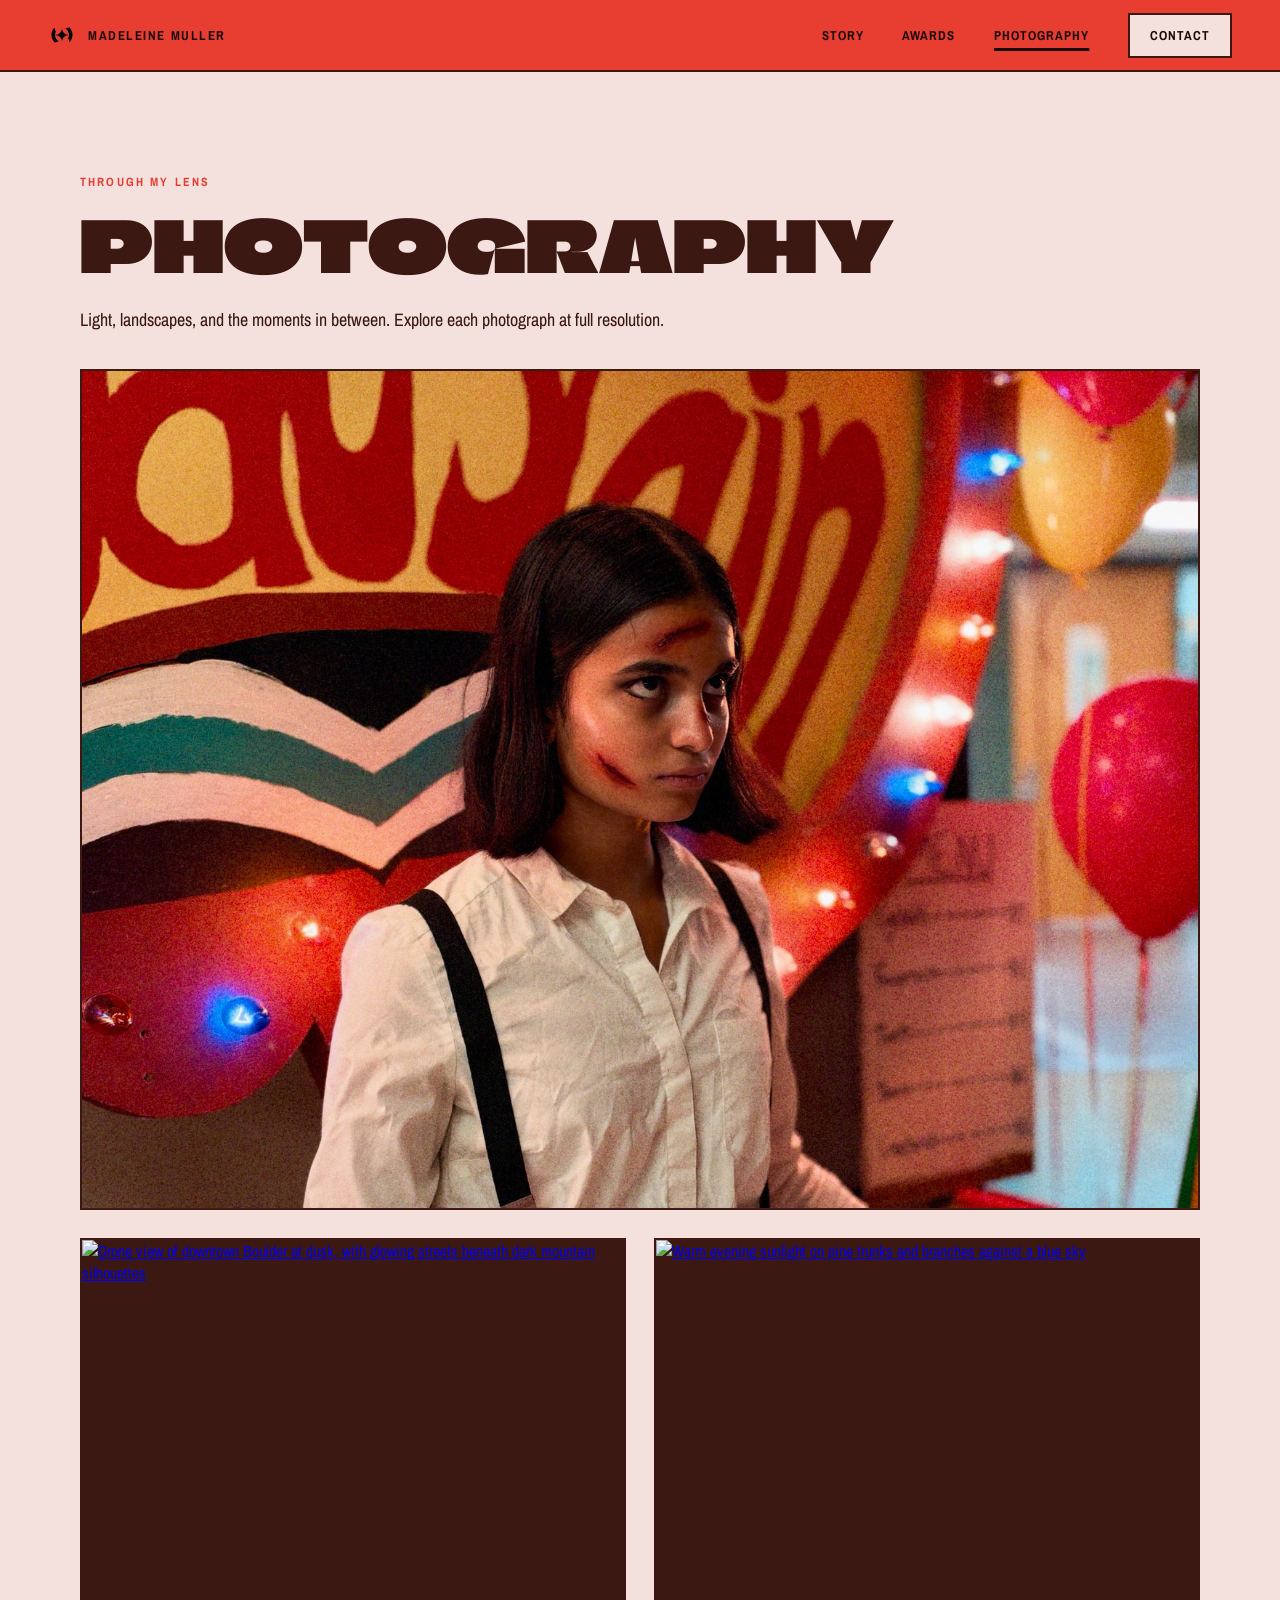
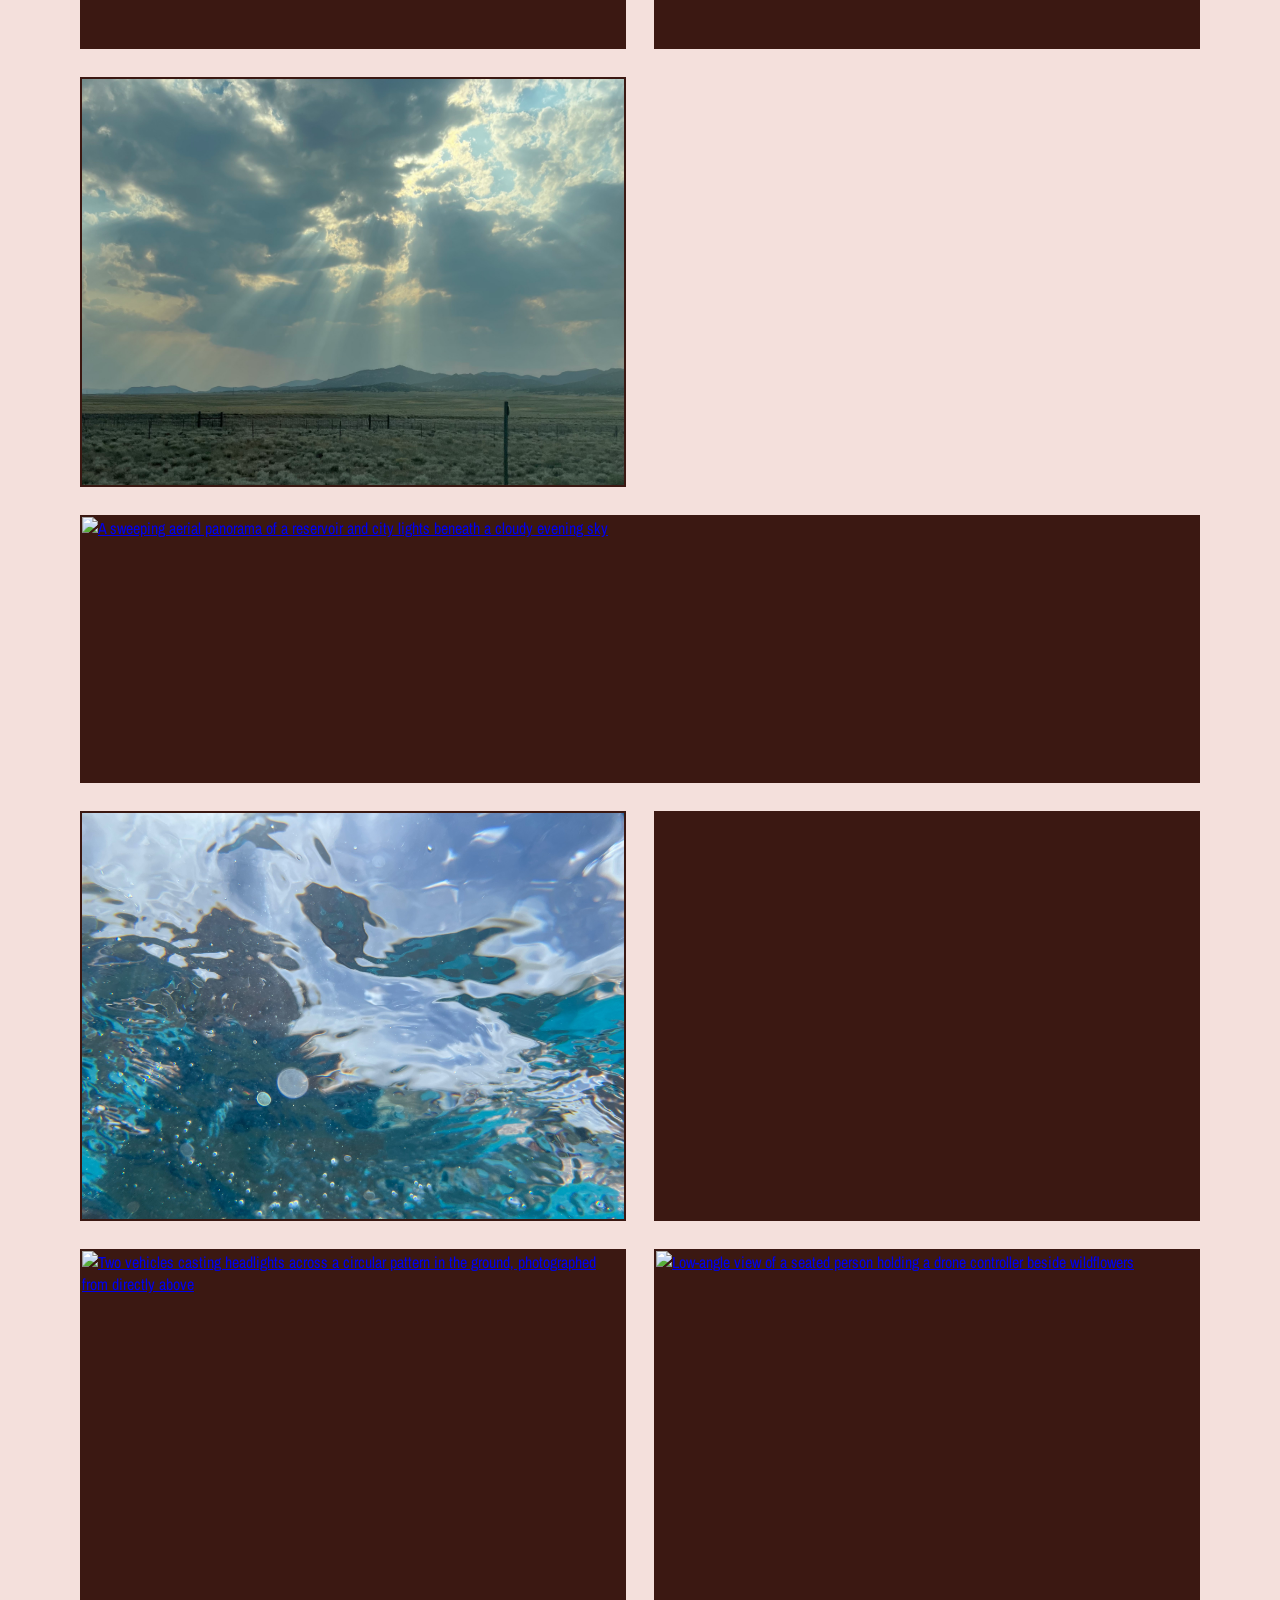
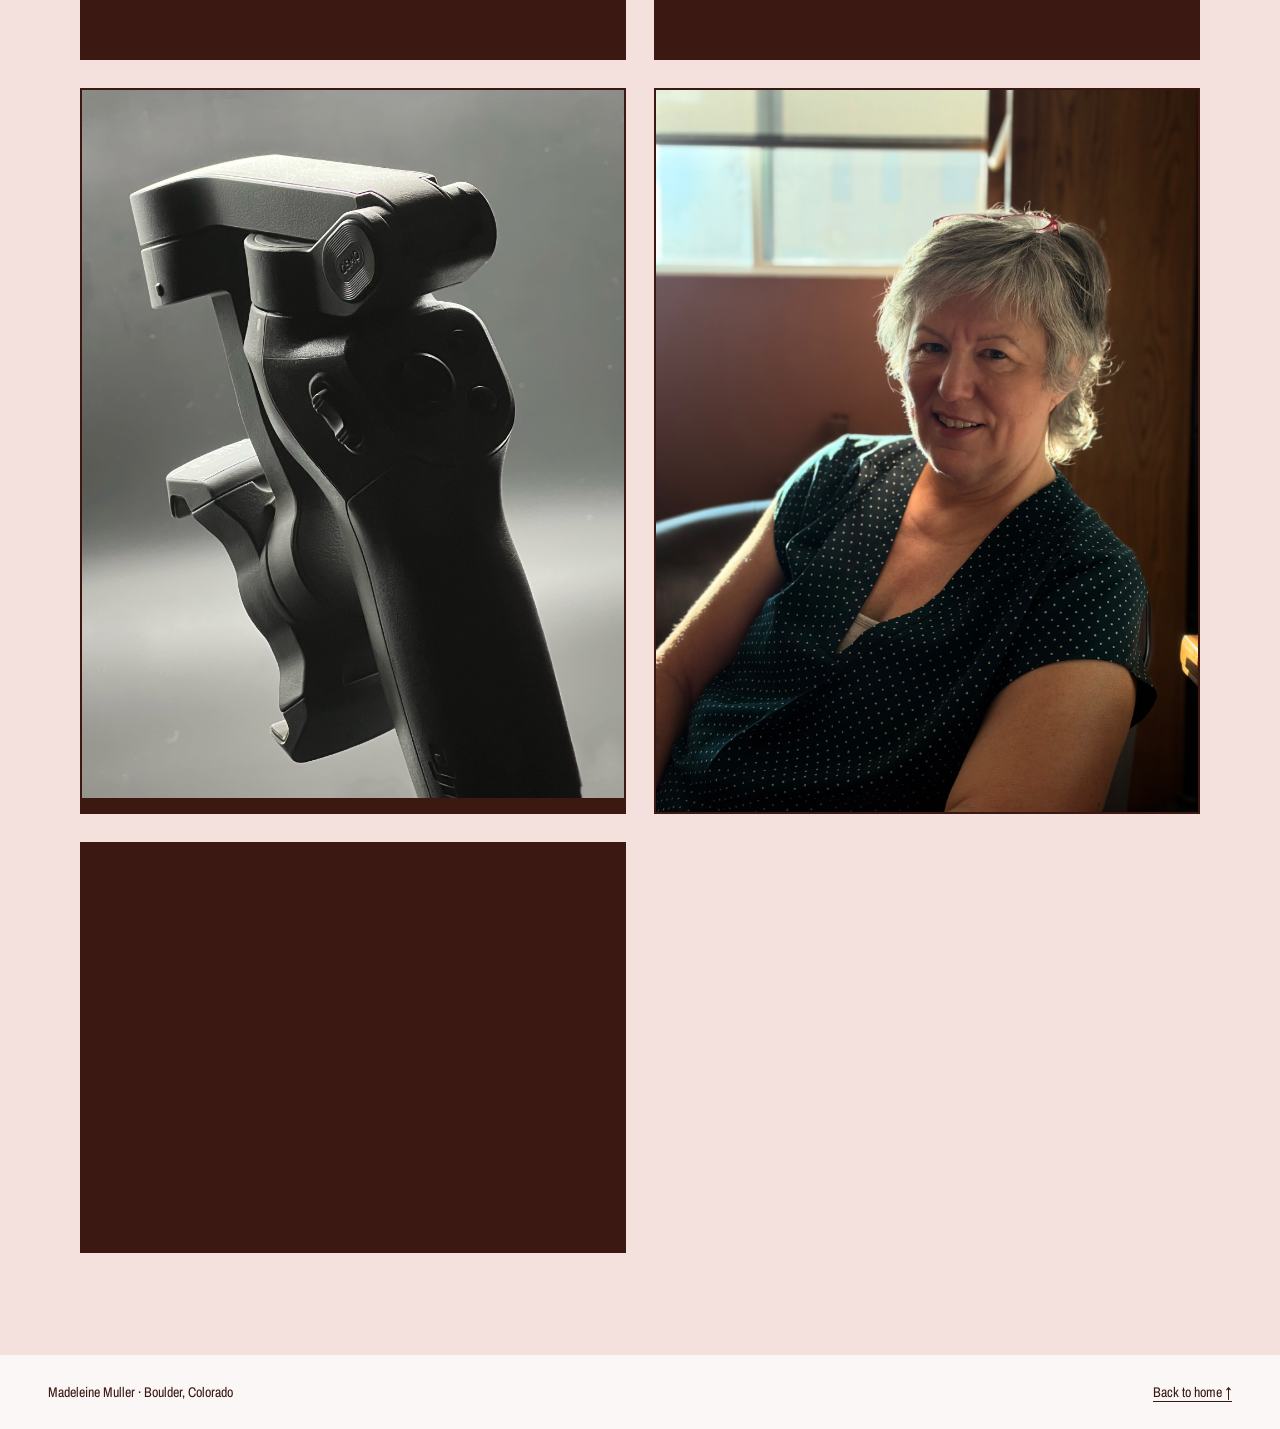
==== photography.html @ 4e6ebb6b "Move photography into its own page" ====
<!DOCTYPE html>
<html lang="en" style="background: #E83E31; color-scheme: light;">
<head>
<meta charset="utf-8">
<meta name="viewport" content="width=device-width, initial-scale=1">
<meta name="theme-color" content="#E83E31">
<meta name="color-scheme" content="light">
<title>Photography — Madeleine Muller</title>
<meta name="description" content="Light, landscapes, and moments in between. Photography by Madeleine Muller.">
<link rel="stylesheet" href="Assets/base.css">
<link rel="stylesheet" href="Photography/gallery.css">
<link rel="stylesheet" href="Assets/site.css?v=separate-pages-1">
<link rel="icon" href="Assets/monogram.svg" type="image/svg+xml">
<script src="Assets/site.js" defer></script>
</head>
<body>
<div class="page-shell">
  <a href="#top" class="skip-link">Skip to content</a><nav class="site-navigation" aria-label="Main navigation">
 <a class="site-brand" href="index.html"><img src="Assets/monogram.svg" width="28" height="28" alt=""><span>Madeleine Muller</span></a>
 <div id="mm-nav-links">
<a href="index.html#story">Story</a><a href="index.html#awards">Awards</a><a href="photography.html" aria-current="page">Photography</a><a class="nav-contact" href="index.html#contact">Contact</a>
</div>
 <a class="mobile-photo-link" href="photography.html" aria-current="page">Photography</a>
 <details class="mobile-navigation"><summary>Menu</summary><div class="mobile-nav-panel">
<a href="index.html#story">Story</a><a href="index.html#awards">Awards</a><a href="photography.html" aria-current="page">Photography</a><a href="index.html#contact">Contact</a>
</div></details>
</nav><main id="top" tabindex="-1">
    <section id="photography" class="photography" aria-labelledby="photography-heading">
      <div class="photography-inner">
        <div class="photography-eyebrow">Through my lens</div>
        <h1 id="photography-heading" class="section-heading">Photography</h1>
        <p class="photography-intro">Light, landscapes, and the moments in between. Explore each photograph at full resolution.</p>
        <div class="photography-grid">
<figure class="photograph" data-photo-order="1">
  <a class="photograph-image" href="Photography/aurelia-cirque-du-slain.jpg" target="_blank" rel="noopener" aria-label="Open Aurelia · Cirque du Slain at full resolution" aria-describedby="aurelia-cirque-du-slain-capture">
    <img src="Photography/aurelia-cirque-du-slain.jpg" width="1536" height="1152" loading="lazy" decoding="async" alt="Aurelia Singh in costume, framed by a colorful clown backdrop, glowing lights, and balloons at Cirque du Slain">
  </a>
  <figcaption id="aurelia-cirque-du-slain-capture" class="photograph-caption">
    <h3>Aurelia · Cirque du Slain</h3>
    <p>Aurelia Singh · <a href="https://www.instagram.com/aureliassinghh/" target="_blank" rel="noopener">@aureliassinghh</a></p>
    <p><a href="https://sites.google.com/bvsd.org/boulderhightheater/haunted-house" target="_blank" rel="noopener">Cirque du Slain</a> · Boulder High Theater’s 2026 Haunted House</p>
    <dl class="photograph-capture">
      <div><dt>Camera</dt><dd>Apple iPhone 18 Pro</dd></div>
      <div><dt>Lens</dt><dd>Main camera · 24 mm</dd></div>
      <div><dt>Focal length</dt><dd>48 mm equivalent</dd></div>
      <div><dt>Aperture</dt><dd>ƒ/1.48</dd></div>
      <div><dt>Exposure</dt><dd>1/40 s</dd></div>
      <div><dt>ISO</dt><dd>250</dd></div>
      <div><dt>Exposure compensation</dt><dd>0 EV</dd></div>
      <div><dt>Style</dt><dd>Dramatic · Apple Photographic Styles</dd></div>
      <div><dt>Resolution</dt><dd>1536 × 1152</dd></div>
    </dl>
    <p>Capture details from Apple Photos. Displayed image: 1536 × 1152 JPEG; original capture: 4032 × 3024 HEIF.</p>
    <p><a href="Photography/aurelia-cirque-du-slain.jpg" target="_blank" rel="noopener">View full resolution</a> · <a href="Photography/aurelia-cirque-du-slain.jpg" download="">Download photo</a></p>
  </figcaption>
</figure>
<figure class="photograph" data-photo-order="2">
  <a class="photograph-image" href="Photography/boulder-at-blue-hour.jpg" target="_blank" rel="noopener" aria-label="Open Boulder at blue hour at full resolution" aria-describedby="boulder-at-blue-hour-capture">
    <img src="Photography/boulder-at-blue-hour.jpg" width="8192" height="6144" loading="lazy" decoding="async" alt="Drone view of downtown Boulder at dusk, with glowing streets beneath dark mountain silhouettes">
  </a>
  <figcaption id="boulder-at-blue-hour-capture" class="photograph-caption">
    <h3>Boulder at blue hour</h3>
    <p><time datetime="2026-06-06T20:55:38-06:00">June 6, 2026 · 8:55:38 PM (UTC-06:00)</time></p>
    <dl class="photograph-capture">
<div>
<dt>Camera</dt>
<dd>DJI FC9313</dd>
</div>
<div>
<dt>Lens</dt>
<dd>8.67 mm (24 mm equivalent)</dd>
</div>
<div>
<dt>Aperture</dt>
<dd>ƒ/1.8</dd>
</div>
<div>
<dt>Exposure</dt>
<dd>1/15 s</dd>
</div>
<div>
<dt>ISO</dt>
<dd>480</dd>
</div>
<div>
<dt>Focal length</dt>
<dd>8.67 mm (24 mm equivalent)</dd>
</div>
<div>
<dt>Exposure compensation</dt>
<dd>-1 EV</dd>
</div>
<div>
<dt>Flash</dt>
<dd>Did not fire</dd>
</div>
<div>
<dt>Resolution</dt>
<dd>8192 × 6144</dd>
</div>
</dl>
    <p><a href="Photography/boulder-at-blue-hour.jpg" target="_blank" rel="noopener">View full resolution</a> · <a href="Photography/originals/boulder-at-blue-hour.heic" download="">Download original photo</a></p>
  </figcaption>
</figure>
<figure class="photograph" data-photo-order="3">
  <a class="photograph-image" href="Photography/trees-in-evening-light.jpg" target="_blank" rel="noopener" aria-label="Open Trees in evening light at full resolution" aria-describedby="trees-in-evening-light-capture">
    <img src="Photography/trees-in-evening-light.jpg" width="6000" height="4000" loading="lazy" decoding="async" alt="Warm evening sunlight on pine trunks and branches against a blue sky">
  </a>
  <figcaption id="trees-in-evening-light-capture" class="photograph-caption">
    <h3>Trees in evening light</h3>
    <p><time datetime="2026-08-01T19:40:13-06:00">August 1, 2026 · 7:40:13 PM (UTC-06:00)</time></p>
    <dl class="photograph-capture">
<div>
<dt>Camera</dt>
<dd>Canon EOS R100</dd>
</div>
<div>
<dt>Lens</dt>
<dd>RF-S18-45mm F4.5-6.3 IS STM</dd>
</div>
<div>
<dt>Aperture</dt>
<dd>ƒ/5</dd>
</div>
<div>
<dt>Exposure</dt>
<dd>1/100 s</dd>
</div>
<div>
<dt>ISO</dt>
<dd>200</dd>
</div>
<div>
<dt>Focal length</dt>
<dd>28 mm</dd>
</div>
<div>
<dt>Exposure compensation</dt>
<dd>+0 EV</dd>
</div>
<div>
<dt>Flash</dt>
<dd>Did not fire</dd>
</div>
<div>
<dt>Resolution</dt>
<dd>6000 × 4000</dd>
</div>
</dl>
    <p><a href="Photography/trees-in-evening-light.jpg" target="_blank" rel="noopener">View full resolution</a> · <a href="Photography/originals/trees-in-evening-light.heic" download="">Download original photo</a></p>
  </figcaption>
</figure>
<figure class="photograph" data-photo-order="4">
  <a class="photograph-image" href="Photography/clouds-over-the-foothills.jpg" target="_blank" rel="noopener" aria-label="Open Clouds over the foothills at full resolution" aria-describedby="clouds-over-the-foothills-capture">
    <img src="Photography/clouds-over-the-foothills.jpg" width="3024" height="2268" loading="lazy" decoding="async" alt="Sunlight breaking through clouds above open grassland and distant foothills">
  </a>
  <figcaption id="clouds-over-the-foothills-capture" class="photograph-caption">
    <h3>Clouds over the foothills <span class="photograph-hdr">HDR capture</span>
</h3>
    <p><time datetime="2026-08-04T17:39:24-06:00">August 4, 2026 · 5:39:24 PM (UTC-06:00)</time></p>
    <dl class="photograph-capture">
<div>
<dt>Camera</dt>
<dd>Apple iPhone 13 Pro Max</dd>
</div>
<div>
<dt>Lens</dt>
<dd>iPhone 13 Pro Max back triple camera 5.7mm f/1.5</dd>
</div>
<div>
<dt>Aperture</dt>
<dd>ƒ/1.5</dd>
</div>
<div>
<dt>Exposure</dt>
<dd>1/4831 s</dd>
</div>
<div>
<dt>ISO</dt>
<dd>50</dd>
</div>
<div>
<dt>Focal length</dt>
<dd>5.7 mm (26 mm equivalent)</dd>
</div>
<div>
<dt>Exposure compensation</dt>
<dd>+0 EV</dd>
</div>
<div>
<dt>Flash</dt>
<dd>Did not fire</dd>
</div>
<div>
<dt>Resolution</dt>
<dd>3024 × 2268</dd>
</div>
</dl>
    <p><a href="Photography/clouds-over-the-foothills.jpg" target="_blank" rel="noopener">View full resolution</a> · <a href="Photography/originals/clouds-over-the-foothills.heic" download="">Download original HDR photo</a></p>
  </figcaption>
</figure>
<figure class="photograph photo-wide" data-photo-order="5">
  <a class="photograph-image" href="Photography/lights-beyond-the-reservoir.jpg" target="_blank" rel="noopener" aria-label="Open Lights beyond the reservoir at full resolution" aria-describedby="lights-beyond-the-reservoir-capture">
    <img src="Photography/lights-beyond-the-reservoir.jpg" width="14592" height="3444" loading="lazy" decoding="async" alt="A sweeping aerial panorama of a reservoir and city lights beneath a cloudy evening sky">
  </a>
  <figcaption id="lights-beyond-the-reservoir-capture" class="photograph-caption">
    <h3>Lights beyond the reservoir</h3>
    <p><time datetime="2026-06-14T21:09:39-06:00">June 14, 2026 · 9:09:39 PM (UTC-06:00)</time></p>
    <dl class="photograph-capture">
<div>
<dt>Camera</dt>
<dd>DJI FC9313</dd>
</div>
<div>
<dt>Lens</dt>
<dd>8.67 mm (24 mm equivalent)</dd>
</div>
<div>
<dt>Aperture</dt>
<dd>ƒ/1.8</dd>
</div>
<div>
<dt>Exposure</dt>
<dd>1/4 s</dd>
</div>
<div>
<dt>ISO</dt>
<dd>3200</dd>
</div>
<div>
<dt>Focal length</dt>
<dd>8.67 mm (24 mm equivalent)</dd>
</div>
<div>
<dt>Exposure compensation</dt>
<dd>+0 EV</dd>
</div>
<div>
<dt>Flash</dt>
<dd>Did not fire</dd>
</div>
<div>
<dt>Resolution</dt>
<dd>14592 × 3444</dd>
</div>
</dl>
    <p><a href="Photography/lights-beyond-the-reservoir.jpg" target="_blank" rel="noopener">View full resolution</a> · <a href="Photography/originals/lights-beyond-the-reservoir.heic" download="">Download original photo</a></p>
  </figcaption>
</figure>
<figure class="photograph" data-photo-order="6">
  <a class="photograph-image" href="Photography/beneath-the-surface.jpg" target="_blank" rel="noopener" aria-label="Open Beneath the surface at full resolution" aria-describedby="beneath-the-surface-capture">
    <img src="Photography/beneath-the-surface.jpg" width="4032" height="3024" loading="lazy" decoding="async" alt="Blue water and bubbles beneath a rippling sunlit surface">
  </a>
  <figcaption id="beneath-the-surface-capture" class="photograph-caption">
    <h3>Beneath the surface <span class="photograph-hdr">HDR capture</span>
</h3>
    <p><time datetime="2025-07-27T14:45:12-06:00">July 27, 2025 · 2:45:12 PM (UTC-06:00)</time></p>
    <dl class="photograph-capture">
<div>
<dt>Camera</dt>
<dd>Apple iPhone 13 Pro Max</dd>
</div>
<div>
<dt>Lens</dt>
<dd>iPhone 13 Pro Max back triple camera 5.7mm f/1.5</dd>
</div>
<div>
<dt>Aperture</dt>
<dd>ƒ/1.5</dd>
</div>
<div>
<dt>Exposure</dt>
<dd>1/4274 s</dd>
</div>
<div>
<dt>ISO</dt>
<dd>50</dd>
</div>
<div>
<dt>Focal length</dt>
<dd>5.7 mm (26 mm equivalent)</dd>
</div>
<div>
<dt>Exposure compensation</dt>
<dd>+0 EV</dd>
</div>
<div>
<dt>Flash</dt>
<dd>Did not fire</dd>
</div>
<div>
<dt>Resolution</dt>
<dd>4032 × 3024</dd>
</div>
</dl>
    <p><a href="Photography/beneath-the-surface.jpg" target="_blank" rel="noopener">View full resolution</a> · <a href="Photography/originals/beneath-the-surface.heic" download="">Download original HDR photo</a></p>
  </figcaption>
</figure>
<figure class="photograph" data-photo-order="7">
  <a class="photograph-image" href="Photography/night-from-above.jpg" target="_blank" rel="noopener" aria-label="Open Night from above at full resolution" aria-describedby="night-from-above-capture">
    <img src="Photography/night-from-above.jpg" width="4096" height="3072" loading="lazy" decoding="async" alt="Overhead drone view of trees and a vehicle casting colorful light across the ground at night">
  </a>
  <figcaption id="night-from-above-capture" class="photograph-caption">
    <h3>Night from above</h3>
    <p><time datetime="2026-06-04T22:10:36-06:00">June 4, 2026 · 10:10:36 PM (UTC-06:00)</time></p>
    <dl class="photograph-capture">
<div>
<dt>Camera</dt>
<dd>DJI FC9313</dd>
</div>
<div>
<dt>Lens</dt>
<dd>8.67 mm (24 mm equivalent)</dd>
</div>
<div>
<dt>Aperture</dt>
<dd>ƒ/1.8</dd>
</div>
<div>
<dt>Exposure</dt>
<dd>1/5 s</dd>
</div>
<div>
<dt>ISO</dt>
<dd>2240</dd>
</div>
<div>
<dt>Focal length</dt>
<dd>8.67 mm (24 mm equivalent)</dd>
</div>
<div>
<dt>Exposure compensation</dt>
<dd>+0.3 EV</dd>
</div>
<div>
<dt>Flash</dt>
<dd>Did not fire</dd>
</div>
<div>
<dt>Resolution</dt>
<dd>4096 × 3072</dd>
</div>
</dl>
    <p><a href="Photography/night-from-above.jpg" target="_blank" rel="noopener">View full resolution</a> · <a href="Photography/originals/night-from-above.heic" download="">Download original photo</a></p>
  </figcaption>
</figure>
<figure class="photograph" data-photo-order="8">
  <a class="photograph-image" href="Photography/headlights-after-dark.jpg" target="_blank" rel="noopener" aria-label="Open Headlights after dark at full resolution" aria-describedby="headlights-after-dark-capture">
    <img src="Photography/headlights-after-dark.jpg" width="8192" height="6144" loading="lazy" decoding="async" alt="Two vehicles casting headlights across a circular pattern in the ground, photographed from directly above">
  </a>
  <figcaption id="headlights-after-dark-capture" class="photograph-caption">
    <h3>Headlights after dark</h3>
    <p><time datetime="2026-06-14T21:04:34-06:00">June 14, 2026 · 9:04:34 PM (UTC-06:00)</time></p>
    <dl class="photograph-capture">
<div>
<dt>Camera</dt>
<dd>DJI FC9313</dd>
</div>
<div>
<dt>Lens</dt>
<dd>8.67 mm (24 mm equivalent)</dd>
</div>
<div>
<dt>Aperture</dt>
<dd>ƒ/1.8</dd>
</div>
<div>
<dt>Exposure</dt>
<dd>1/5 s</dd>
</div>
<div>
<dt>ISO</dt>
<dd>1600</dd>
</div>
<div>
<dt>Focal length</dt>
<dd>8.67 mm (24 mm equivalent)</dd>
</div>
<div>
<dt>Exposure compensation</dt>
<dd>+0 EV</dd>
</div>
<div>
<dt>Flash</dt>
<dd>Did not fire</dd>
</div>
<div>
<dt>Resolution</dt>
<dd>8192 × 6144</dd>
</div>
</dl>
    <p><a href="Photography/headlights-after-dark.jpg" target="_blank" rel="noopener">View full resolution</a> · <a href="Photography/originals/headlights-after-dark.heic" download="">Download original photo</a></p>
  </figcaption>
</figure>
<figure class="photograph" data-photo-order="9">
  <a class="photograph-image" href="Photography/a-moment-on-the-ground.jpg" target="_blank" rel="noopener" aria-label="Open A moment on the ground at full resolution" aria-describedby="a-moment-on-the-ground-capture">
    <img src="Photography/a-moment-on-the-ground.jpg" width="8192" height="6144" loading="lazy" decoding="async" alt="Low-angle view of a seated person holding a drone controller beside wildflowers">
  </a>
  <figcaption id="a-moment-on-the-ground-capture" class="photograph-caption">
    <h3>A moment on the ground</h3>
    <p><time datetime="2026-08-22T15:30:55-06:00">August 22, 2026 · 3:30:55 PM (UTC-06:00)</time></p>
    <dl class="photograph-capture">
<div>
<dt>Camera</dt>
<dd>DJI FC9313</dd>
</div>
<div>
<dt>Lens</dt>
<dd>8.67 mm (24 mm equivalent)</dd>
</div>
<div>
<dt>Aperture</dt>
<dd>ƒ/1.8</dd>
</div>
<div>
<dt>Exposure</dt>
<dd>1/6000 s</dd>
</div>
<div>
<dt>ISO</dt>
<dd>300</dd>
</div>
<div>
<dt>Focal length</dt>
<dd>8.67 mm (24 mm equivalent)</dd>
</div>
<div>
<dt>Exposure compensation</dt>
<dd>+0 EV</dd>
</div>
<div>
<dt>Flash</dt>
<dd>Did not fire</dd>
</div>
<div>
<dt>Resolution</dt>
<dd>8192 × 6144</dd>
</div>
</dl>
    <p><a href="Photography/a-moment-on-the-ground.jpg" target="_blank" rel="noopener">View full resolution</a> · <a href="Photography/originals/a-moment-on-the-ground.heic" download="">Download original photo</a></p>
  </figcaption>
</figure>
<figure class="photograph" data-photo-order="10">
  <a class="photograph-image" href="Photography/light-and-form.jpg" target="_blank" rel="noopener" aria-label="Open Light and form at full resolution" aria-describedby="light-and-form-capture">
    <img src="Photography/light-and-form.jpg" width="1949" height="2547" loading="lazy" decoding="async" alt="A dark handheld gimbal illuminated by soft window light">
  </a>
  <figcaption id="light-and-form-capture" class="photograph-caption">
    <h3>Light and form</h3>
    <p><time datetime="2025-11-28T23:33:23-07:00">November 28, 2025 · 11:33:23 PM (UTC-07:00)</time></p>
    <dl class="photograph-capture">
<div>
<dt>Camera</dt>
<dd>Apple iPhone 13 Pro Max</dd>
</div>
<div>
<dt>Lens</dt>
<dd>iPhone 13 Pro Max back triple camera 9mm f/2.8</dd>
</div>
<div>
<dt>Aperture</dt>
<dd>ƒ/2.8</dd>
</div>
<div>
<dt>Exposure</dt>
<dd>1/60 s</dd>
</div>
<div>
<dt>ISO</dt>
<dd>320</dd>
</div>
<div>
<dt>Focal length</dt>
<dd>9 mm (77 mm equivalent)</dd>
</div>
<div>
<dt>Exposure compensation</dt>
<dd>+0 EV</dd>
</div>
<div>
<dt>Flash</dt>
<dd>Did not fire</dd>
</div>
<div>
<dt>Resolution</dt>
<dd>1949 × 2547</dd>
</div>
</dl>
    <p><a href="Photography/light-and-form.jpg" target="_blank" rel="noopener">View full resolution</a> · <a href="Photography/originals/light-and-form.heic" download="">Download original photo</a></p>
  </figcaption>
</figure>
<figure class="photograph" data-photo-order="11">
  <a class="photograph-image" href="Photography/by-the-window.jpg" target="_blank" rel="noopener" aria-label="Open By the window at full resolution" aria-describedby="by-the-window-capture">
    <img src="Photography/by-the-window.jpg" width="3024" height="4032" loading="lazy" decoding="async" alt="Portrait of a smiling woman seated beside a sunlit window">
  </a>
  <figcaption id="by-the-window-capture" class="photograph-caption">
    <h3>By the window <span class="photograph-hdr">HDR capture</span>
</h3>
    <p><time datetime="2026-10-01T17:10:32-06:00">October 1, 2026 · 5:10:32 PM (UTC-06:00)</time></p>
    <dl class="photograph-capture">
<div>
<dt>Camera</dt>
<dd>Apple iPhone 18 Pro</dd>
</div>
<div>
<dt>Lens</dt>
<dd>iPhone 18 Pro back triple camera 6.93mm f/1.8</dd>
</div>
<div>
<dt>Aperture</dt>
<dd>ƒ/1.8</dd>
</div>
<div>
<dt>Exposure</dt>
<dd>1/301 s</dd>
</div>
<div>
<dt>ISO</dt>
<dd>80</dd>
</div>
<div>
<dt>Focal length</dt>
<dd>6.93 mm (48 mm equivalent)</dd>
</div>
<div>
<dt>Exposure compensation</dt>
<dd>-0.92 EV</dd>
</div>
<div>
<dt>Flash</dt>
<dd>Did not fire</dd>
</div>
<div>
<dt>Resolution</dt>
<dd>3024 × 4032</dd>
</div>
</dl>
    <p><a href="Photography/by-the-window.jpg" target="_blank" rel="noopener">View full resolution</a> · <a href="Photography/originals/by-the-window.heic" download="">Download original HDR photo</a></p>
  </figcaption>
</figure>
<figure class="photograph" data-photo-order="12">
  <a class="photograph-image" href="Photography/along-for-the-ride.jpg" target="_blank" rel="noopener" aria-label="Open Along for the ride at full resolution" aria-describedby="along-for-the-ride-capture">
    <img src="Photography/along-for-the-ride.jpg" width="4032" height="3024" loading="lazy" decoding="async" alt="An overhead view of passengers and the interior of a car">
  </a>
  <figcaption id="along-for-the-ride-capture" class="photograph-caption">
    <h3>Along for the ride</h3>
    <p><time datetime="2026-02-07T22:31:13-07:00">February 7, 2026 · 10:31:13 PM (UTC-07:00)</time></p>
    <dl class="photograph-capture">
<div>
<dt>Camera</dt>
<dd>Apple iPhone 13 Pro Max</dd>
</div>
<div>
<dt>Lens</dt>
<dd>iPhone 13 Pro Max back triple camera 5.7mm f/1.5</dd>
</div>
<div>
<dt>Aperture</dt>
<dd>ƒ/1.5</dd>
</div>
<div>
<dt>Exposure</dt>
<dd>1/4 s</dd>
</div>
<div>
<dt>ISO</dt>
<dd>50</dd>
</div>
<div>
<dt>Focal length</dt>
<dd>5.7 mm (26 mm equivalent)</dd>
</div>
<div>
<dt>Exposure compensation</dt>
<dd>+0 EV</dd>
</div>
<div>
<dt>Flash</dt>
<dd>Fired</dd>
</div>
<div>
<dt>Resolution</dt>
<dd>4032 × 3024</dd>
</div>
</dl>
    <p><a href="Photography/along-for-the-ride.jpg" target="_blank" rel="noopener">View full resolution</a> · <a href="Photography/originals/along-for-the-ride.heic" download="">Download original photo</a></p>
  </figcaption>
</figure>
        </div>
      </div>
    </section>


</main>
<footer class="site-footer"><span>Madeleine Muller · Boulder, Colorado</span><a href="index.html">Back to home ↑</a></footer>
</div>
</body>
</html>
---- Assets/base.css ----
@font-face {
  font-family: 'Archivo Narrow';
  src: url("fonts/archivo-narrow.ttf") format('truetype');
  font-weight: 100 900;
  font-style: normal;
  font-display: swap;
}

@font-face {
  font-family: 'Climate Crisis';
  src: url("fonts/climate-crisis.ttf") format('truetype');
  font-weight: normal;
  font-style: normal;
  font-display: swap;
}

:root {
  /* ——— Brand Primitives ——— */
  --mm-red:        #E83E31;
  --mm-red-deep:   #C42D1E;
  --mm-blush:      #F4E0DC;
  --mm-blush-dark: #E8C8C0;
  --mm-dark:       #3B1812;
  --mm-dark-mid:   #6B3020;
  --mm-white:      #FFFFFF;
  --mm-off-white:  #FAF7F6;

  /* ——— Semantic Tokens ——— */
  --color-bg:           var(--mm-white);
  --color-bg-subtle:    var(--mm-off-white);
  --color-fg:           var(--mm-dark);
  --color-accent:       var(--mm-red);
  --color-accent-hover: var(--mm-red-deep);
  --color-surface:      var(--mm-blush);
  --color-surface-dark: var(--mm-blush-dark);
  --color-on-accent:    var(--mm-white);
  --color-on-surface:   var(--mm-dark);
  --color-border:       var(--mm-dark);
  --color-muted:        rgba(59, 24, 18, 0.45);
  --color-muted-light:  rgba(59, 24, 18, 0.18);
}

:root {
  /* ——— Font Families ——— */
  --font-display: 'Climate Crisis', serif;
  --font-body:    'Archivo Narrow', sans-serif;

  /* ——— Type Scale ——— */
  --text-xs:      0.75rem;    /* 12px */
  --text-sm:      0.875rem;   /* 14px */
  --text-base:    1rem;       /* 16px */
  --text-lg:      1.25rem;    /* 20px */
  --text-xl:      1.5rem;     /* 24px */
  --text-2xl:     2rem;       /* 32px */
  --text-3xl:     3rem;       /* 48px */
  --text-4xl:     4.5rem;     /* 72px */
  --text-5xl:     6rem;       /* 96px */
  --text-display: 9rem;       /* 144px */

  /* ——— Weights ——— */
  --weight-light:    300;
  --weight-regular:  400;
  --weight-medium:   500;
  --weight-semibold: 600;
  --weight-bold:     700;
  --weight-black:    900;

  /* ——— Line Heights ——— */
  --leading-none:    1;
  --leading-tight:   1.08;
  --leading-snug:    1.25;
  --leading-normal:  1.5;
  --leading-relaxed: 1.65;

  /* ——— Letter Spacing ——— */
  --tracking-tight:   -0.02em;
  --tracking-normal:  0em;
  --tracking-wide:    0.05em;
  --tracking-wider:   0.1em;
  --tracking-widest:  0.18em;
}

:root {
  /* ——— Base Scale (4px grid) ——— */
  --space-1:  4px;
  --space-2:  8px;
  --space-3:  12px;
  --space-4:  16px;
  --space-5:  20px;
  --space-6:  24px;
  --space-8:  32px;
  --space-10: 40px;
  --space-12: 48px;
  --space-16: 64px;
  --space-20: 80px;
  --space-24: 96px;
  --space-32: 128px;

  /* ——— Semantic ——— */
  --spacing-page-gutter:   var(--space-8);
  --spacing-section-gap:   var(--space-20);
  --spacing-card-padding:  var(--space-6);
  --spacing-component-gap: var(--space-4);
  --spacing-inline-gap:    var(--space-2);

  /* ——— Border Radius ——— */
  --radius-none: 0px;
  --radius-sm:   2px;
  --radius-md:   4px;
  --radius-full: 9999px;
}

:root {
  /* ——— Hard Offset Shadows (editorial, no blur) ——— */
  --shadow-sm:  2px  2px 0 var(--mm-dark);
  --shadow-md:  4px  4px 0 var(--mm-dark);
  --shadow-lg:  8px  8px 0 var(--mm-dark);
  --shadow-xl: 12px 12px 0 var(--mm-dark);

  /* ——— Accent Shadows ——— */
  --shadow-accent-sm: 2px 2px 0 var(--mm-red);
  --shadow-accent-md: 4px 4px 0 var(--mm-red);

  /* ——— Focus ——— */
  --focus-ring: 0 0 0 3px var(--mm-blush), 0 0 0 5px var(--mm-red);

  /* ——— Transitions ——— */
  --transition-fast:   0.1s ease;   /* @kind other */
  --transition-normal: 0.2s ease;   /* @kind other */
  --transition-slow:   0.35s ease;  /* @kind other */
}

    * { box-sizing: border-box; }
    html { scroll-behavior: smooth; }
    body { margin: 0; background: #FFFFFF; overflow-x: hidden; }
    @media (max-width: 520px) {
      #mm-nav-links [data-nav-hide] { display: none; }
    }
---- Photography/gallery.css ----
.photography { scroll-margin-top: 80px; padding: clamp(64px, 8vw, 104px) clamp(20px, 5vw, 48px); background: var(--mm-blush, #f7ece8); }
.photography-inner { max-width: 1120px; margin: 0 auto; }
.photography-eyebrow { font-size: 12px; font-weight: 700; letter-spacing: .18em; text-transform: uppercase; color: var(--mm-red); }
.photography h1 { font-family: var(--font-display); font-variation-settings: 'YEAR' 1979; font-weight: 400; font-size: clamp(24px, 6vw, 88px); line-height: 1.05; text-transform: uppercase; margin: 18px 0 24px; overflow-wrap: anywhere; }
.photography-intro { font-size: 18px; line-height: 1.5; margin: 0 0 36px; }
.photography-grid { display: grid; gap: 32px; }
.photograph { position: relative; margin: 0; border: 2px solid var(--mm-dark); background: var(--mm-dark); }
.photograph-image { display: block; }
.photograph-image img { display: block; width: 100%; height: auto; }
.photograph-image:focus-visible { outline: 4px solid var(--mm-red); outline-offset: 5px; }
.photograph-caption { padding: 24px; color: #fff; background: rgba(29, 17, 14, .94); }
.photograph-caption h3 { font-size: 22px; margin: 0 0 12px; }
.photograph-caption p { margin: 6px 0; font-size: 16px; line-height: 1.5; }
.photograph-capture { display: grid; grid-template-columns: repeat(2, minmax(0, 1fr)); gap: 12px 24px; margin: 18px 0; }
.photograph-capture > div { min-width: 0; }
.photograph-capture dt { font-size: 11px; font-weight: 700; text-transform: uppercase; letter-spacing: .1em; opacity: .7; }
.photograph-capture dd { margin: 4px 0 0; font-size: 16px; line-height: 1.35; overflow-wrap: anywhere; }
.photograph-caption a { color: #fff; text-underline-offset: 4px; }
.photograph-caption a:focus-visible { outline: 2px solid #fff; outline-offset: 4px; }
.photograph-hdr { display: inline-block; border: 1px solid currentColor; padding: 2px 8px; margin-left: 8px; font-size: 12px; letter-spacing: .06em; vertical-align: middle; }
@media (hover: hover) and (pointer: fine) and (min-width: 700px) {
  .photograph-caption { position: absolute; bottom: 0; left: 0; right: 0; max-height: 100%; overflow-y: auto; opacity: 0; pointer-events: none; transition: opacity .18s ease; }
  .photograph:hover .photograph-caption, .photograph:focus-within .photograph-caption { opacity: 1; pointer-events: auto; }
}
@media (prefers-reduced-motion: reduce) {
  .photograph-caption { transition: none; }
}
---- Assets/site.css ----
:root { color-scheme: light; }
/* Safari samples the rendered top edge for its tab-bar tint. Keep this solid
   and consistent with the initial HTML canvas and theme-color metadata. */
html { background: var(--mm-red); scroll-padding-top: 84px; }
body { color: var(--mm-dark); font-family: var(--font-body), sans-serif; }
.page-shell { min-height: 100vh; background: var(--mm-white); }
a, button, summary { -webkit-tap-highlight-color: transparent; }
button, summary { font: inherit; }
a:focus-visible, button:focus-visible, summary:focus-visible { outline: 3px solid var(--mm-red); outline-offset: 5px; }
.skip-link { position: fixed; top: 8px; left: 12px; z-index: 500; padding: 12px 18px; color: #fff; background: var(--mm-dark); transform: translateY(-180%); }
.skip-link:focus { transform: none; }
.site-navigation { position: fixed; inset: 0 0 auto; z-index: 100; height: 72px; padding: 0 clamp(16px, 4vw, 48px); background: var(--mm-red); border-bottom: 2px solid var(--mm-dark); display: flex; align-items: center; justify-content: space-between; gap: 20px; }
.site-brand { display: flex; align-items: center; gap: 12px; text-decoration: none; color: #1A0A07; }
.site-brand img { width: 28px; height: 28px; }
.site-brand span { font-size: 13px; font-weight: 700; letter-spacing: .12em; text-transform: uppercase; }
#mm-nav-links { display: flex; align-items: center; gap: clamp(20px, 3vw, 40px); }
.site-navigation a:not(.site-brand) { font-size: 13px; font-weight: 700; letter-spacing: .08em; text-transform: uppercase; text-decoration: none; color: #1A0A07; }
.site-navigation a[aria-current] { text-decoration: underline; text-decoration-color: currentColor; text-decoration-thickness: 3px; text-underline-offset: 8px; }
.site-navigation :focus-visible { outline-color: #1A0A07; }
.site-navigation .nav-contact { padding: 12px 20px; background: var(--mm-blush); border: 2px solid var(--mm-dark); }
.mobile-navigation, .mobile-photo-link { display: none; }
main { padding-top: 72px !important; }
main:focus { outline: none; }
.hero-heading { font-size: clamp(26px, 8.2vw, 104px) !important; }
.hero-heading span { display: block; }
.hero-context { margin: 24px 0 0; font-size: 13px; font-weight: 700; text-transform: uppercase; letter-spacing: .12em; }
.hero-photo-link { display: inline-flex; align-items: center; padding: 13px 22px; border: 2px solid var(--mm-dark); color: var(--mm-dark); text-decoration: none; font-size: 12px; font-weight: 700; letter-spacing: .1em; text-transform: uppercase; }
.hero-photo-link:hover { background: var(--mm-blush); }
.section-heading { font-size: clamp(26px, 5.5vw, 72px) !important; }
.story-label { font-size: clamp(22px, 3.5vw, 44px) !important; }
.story-heading-row { flex-wrap: wrap; row-gap: 8px; }
.contact-email { font-size: clamp(16px, 3.2vw, 40px) !important; overflow-wrap: anywhere; max-width: 100%; }
.award-heading-row { flex-wrap: wrap; }
.award-piece { border: 0; background: transparent; padding: 0; display: block; }
.award-piece:hover, .award-piece:focus-visible { z-index: 70 !important; }
.award-piece img { width: 100%; height: auto; display: block; filter: drop-shadow(3px 4px 5px rgba(59,24,18,.28)); }
.photography-grid { grid-template-columns: repeat(2, minmax(0, 1fr)); gap: 28px; }
.photograph:first-child, .photograph.photo-wide { grid-column: 1 / -1; }
.photograph picture { display: block; }
.photograph { min-width: 0; }
.photograph-caption h3 { font-size: 20px; }
.site-footer { padding: 28px clamp(20px, 5vw, 48px); background: var(--mm-off-white); display: flex; justify-content: space-between; align-items: center; flex-wrap: wrap; gap: 16px; font-size: 14px; }
.site-footer a { color: var(--mm-dark); text-underline-offset: 4px; }
.image-viewer { box-sizing: border-box; width: min(1280px, calc(100% - 32px)); max-height: calc(100dvh - 32px); padding: 0; border: 2px solid var(--mm-dark); background: var(--mm-off-white); color: var(--mm-dark); font-family: var(--font-body), sans-serif; }
.image-viewer::backdrop { background: rgba(59,24,18,.65); }
.viewer-header { padding: 20px 24px; border-bottom: 2px solid var(--mm-dark); display: flex; align-items: center; justify-content: space-between; gap: 20px; }
.viewer-counter { margin: 0 0 4px; color: var(--mm-red); font-size: 12px; text-transform: uppercase; font-weight: 700; letter-spacing: .12em; }
.viewer-title { font-size: 24px; margin: 0; }
.viewer-controls { display: flex; gap: 8px; flex-shrink: 0; }
.viewer-controls button { width: 44px; min-height: 44px; border: 2px solid var(--mm-dark); background: #fff; color: var(--mm-dark); font-size: 22px; cursor: pointer; }
.viewer-controls button:disabled { opacity: .3; cursor: default; }
.viewer-content { display: grid; grid-template-columns: minmax(0, 1fr) 290px; }
.viewer-image-wrap { min-height: 240px; background: var(--mm-blush); display: flex; align-items: center; justify-content: center; position: relative; padding: 20px; }
.viewer-image { display: block; width: 100%; height: auto; max-height: calc(100dvh - 160px); object-fit: contain; }
.viewer-loading { position: absolute; background: var(--mm-off-white); padding: 12px 18px; }
.viewer-loading[hidden] { display: none; }
.viewer-meta { padding: 24px; overflow-wrap: anywhere; }
.viewer-meta a { color: var(--mm-dark); text-underline-offset: 4px; }
.viewer-meta .photograph-capture { grid-template-columns: 1fr; }
.viewer-meta p { line-height: 1.5; }
.viewer-meta .photograph-hdr { margin: 0; }
.image-viewer.award-viewer .viewer-content { grid-template-columns: 1fr; }
.image-viewer.award-viewer .viewer-meta { padding-top: 0; text-align: center; }
@media (max-width: 760px) {
  #mm-nav-links { display: none; }
  .site-navigation { gap: 10px; padding: 0 16px; }
  .site-brand { margin-right: auto; gap: 8px; }
  .site-brand span { font-size: 11px; max-width: 112px; }
  .mobile-photo-link { display: inline-block; }
  .site-navigation .mobile-photo-link { font-size: 11px; letter-spacing: .04em; }
  .mobile-navigation { display: block; }
  .mobile-navigation summary { list-style: none; cursor: pointer; padding: 12px; border: 2px solid var(--mm-dark); font-size: 12px; text-transform: uppercase; font-weight: 700; background: var(--mm-blush); }
  .mobile-navigation summary::-webkit-details-marker { display: none; }
  .mobile-nav-panel { position: absolute; top: 70px; left: 0; right: 0; background: #fff; border-bottom: 2px solid var(--mm-dark); padding: 16px; display: grid; gap: 4px; box-shadow: 0 12px 20px rgba(59,24,18,.1); }
  .mobile-nav-panel a { display: block; padding: 16px; }
  .section-heading { margin-bottom: 32px !important; }
  .award-collage { display: grid; grid-template-columns: repeat(3, minmax(0, 1fr)); gap: 16px; aspect-ratio: auto !important; }
  .award-collage .award-piece { position: relative !important; left: auto !important; top: auto !important; width: 100% !important; transform: none !important; z-index: auto !important; height: 130px; display: flex; align-items: center; justify-content: center; }
  .award-piece img { max-height: 130px; object-fit: contain; }
  .photography-grid { grid-template-columns: 1fr; }
  .viewer-content { grid-template-columns: 1fr; }
  .viewer-header { padding: 16px; gap: 12px; }
  .viewer-title { font-size: 20px; }
  .viewer-controls { gap: 4px; }
  .viewer-controls button { width: 40px; }
  .viewer-image-wrap { padding: 12px; }
  .viewer-image { max-height: 55dvh; }
  .viewer-meta .photograph-capture { grid-template-columns: repeat(2, minmax(0,1fr)); }
}
@media (max-width: 360px) {
  .site-navigation { padding: 0 10px; gap: 8px; }
  .site-brand span { max-width: 92px; font-size: 10px; }
  .site-brand img { width: 24px; height: 24px; }
  .mobile-navigation summary { padding: 10px; }
}
@media (prefers-reduced-motion: reduce) {
  html { scroll-behavior: auto; }
  *, *::before, *::after { transition: none !important; animation: none !important; }
}
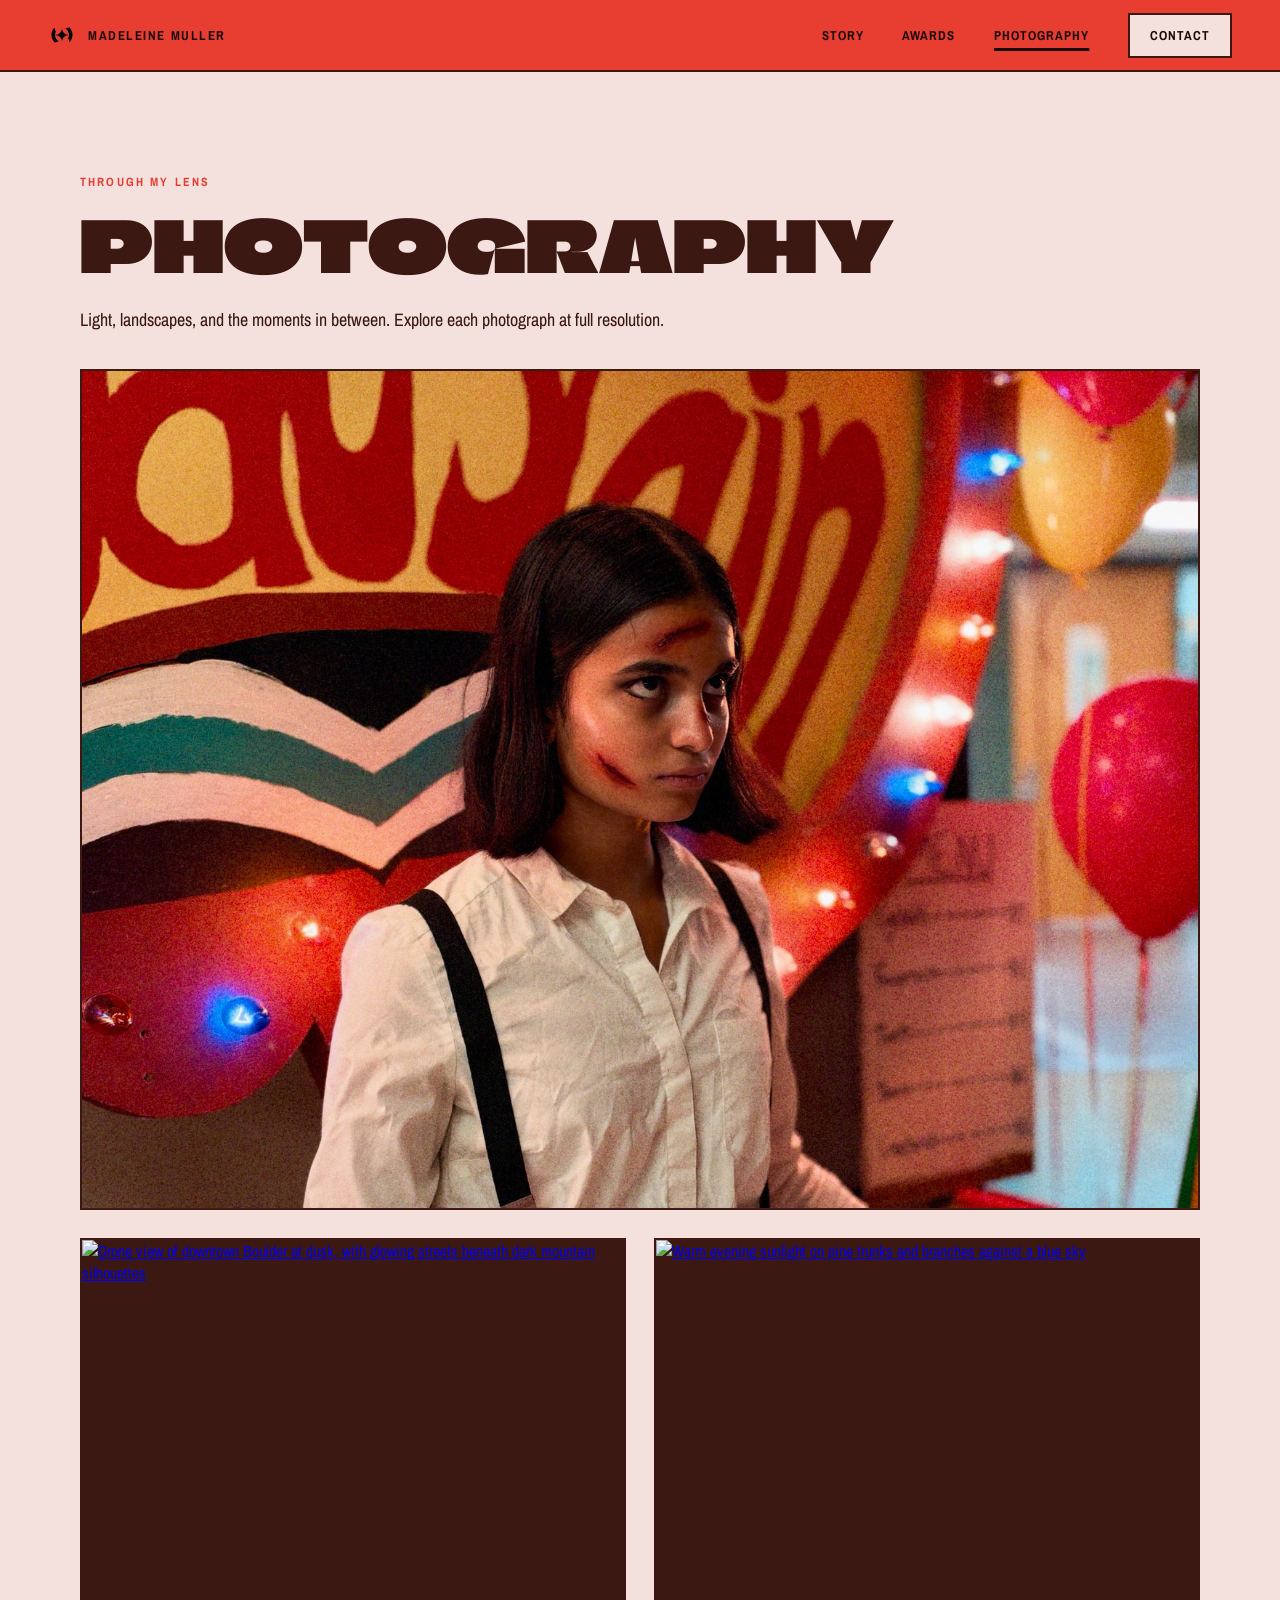
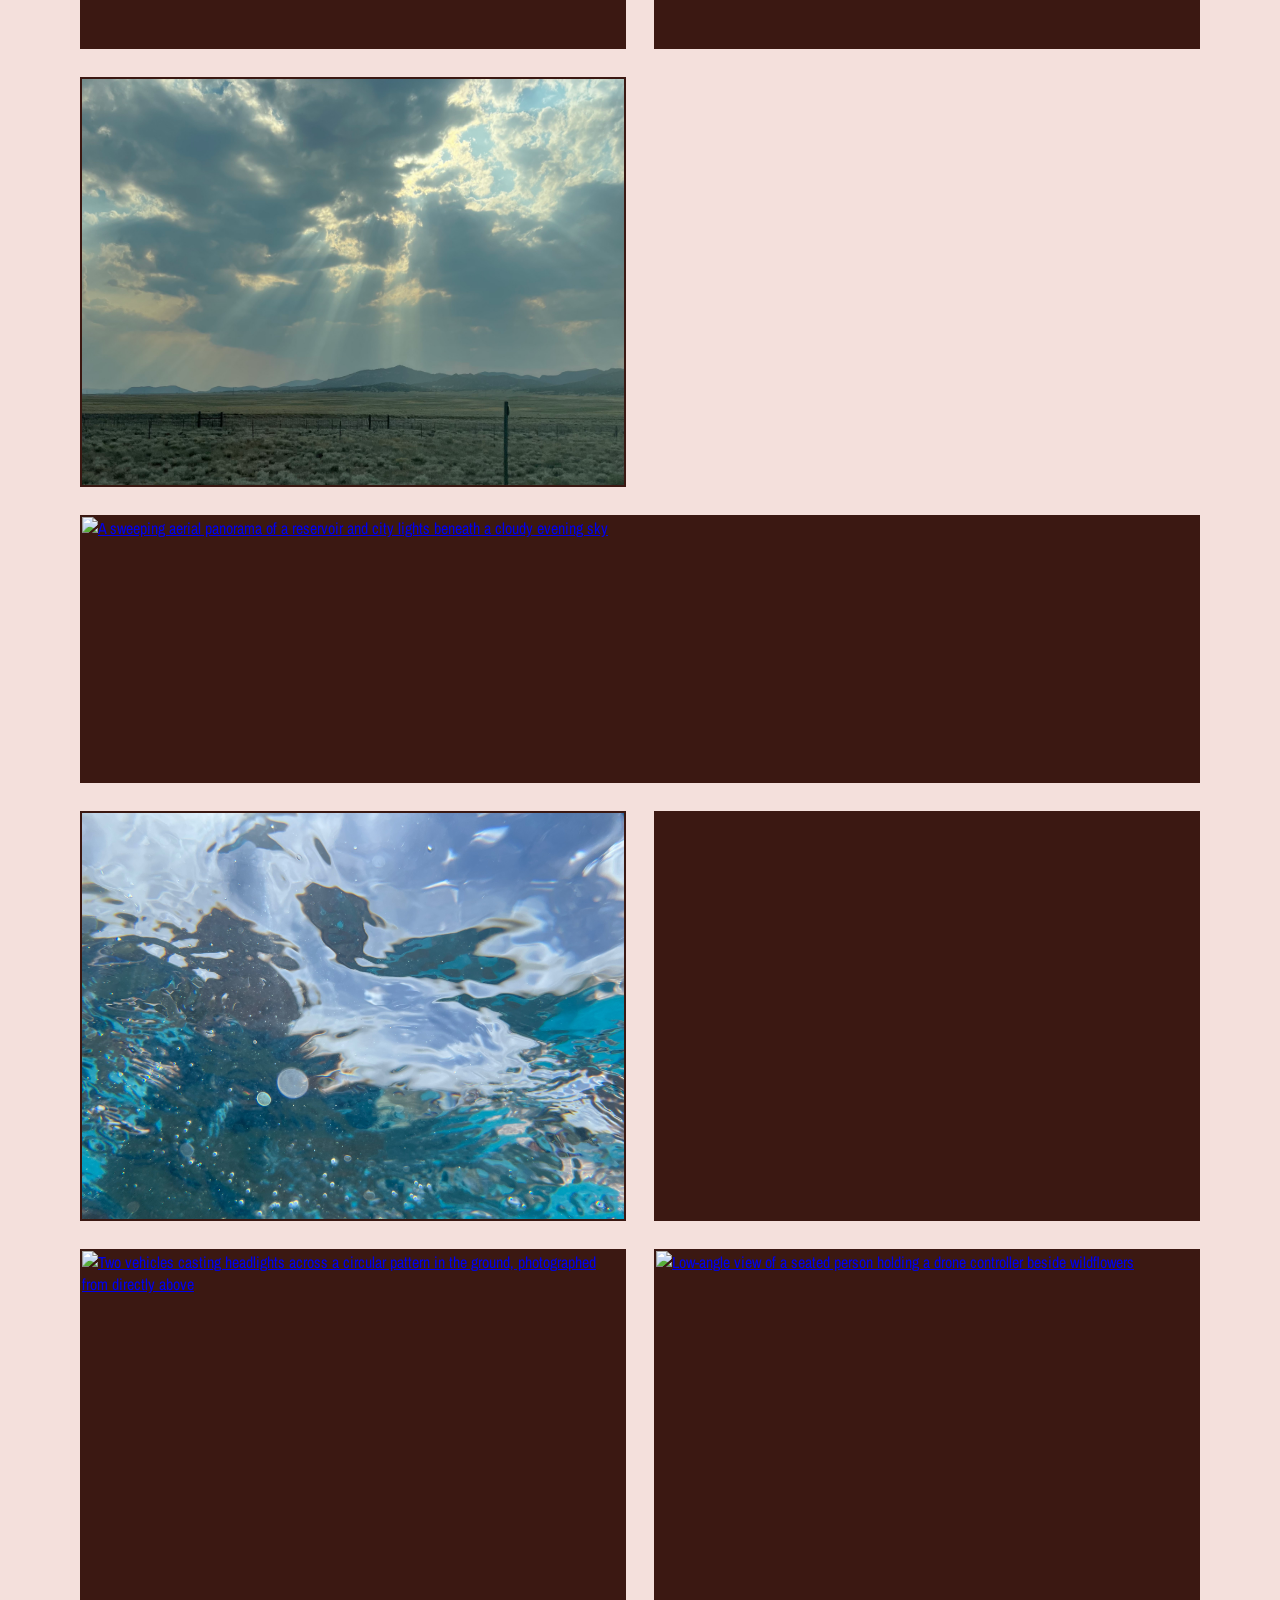
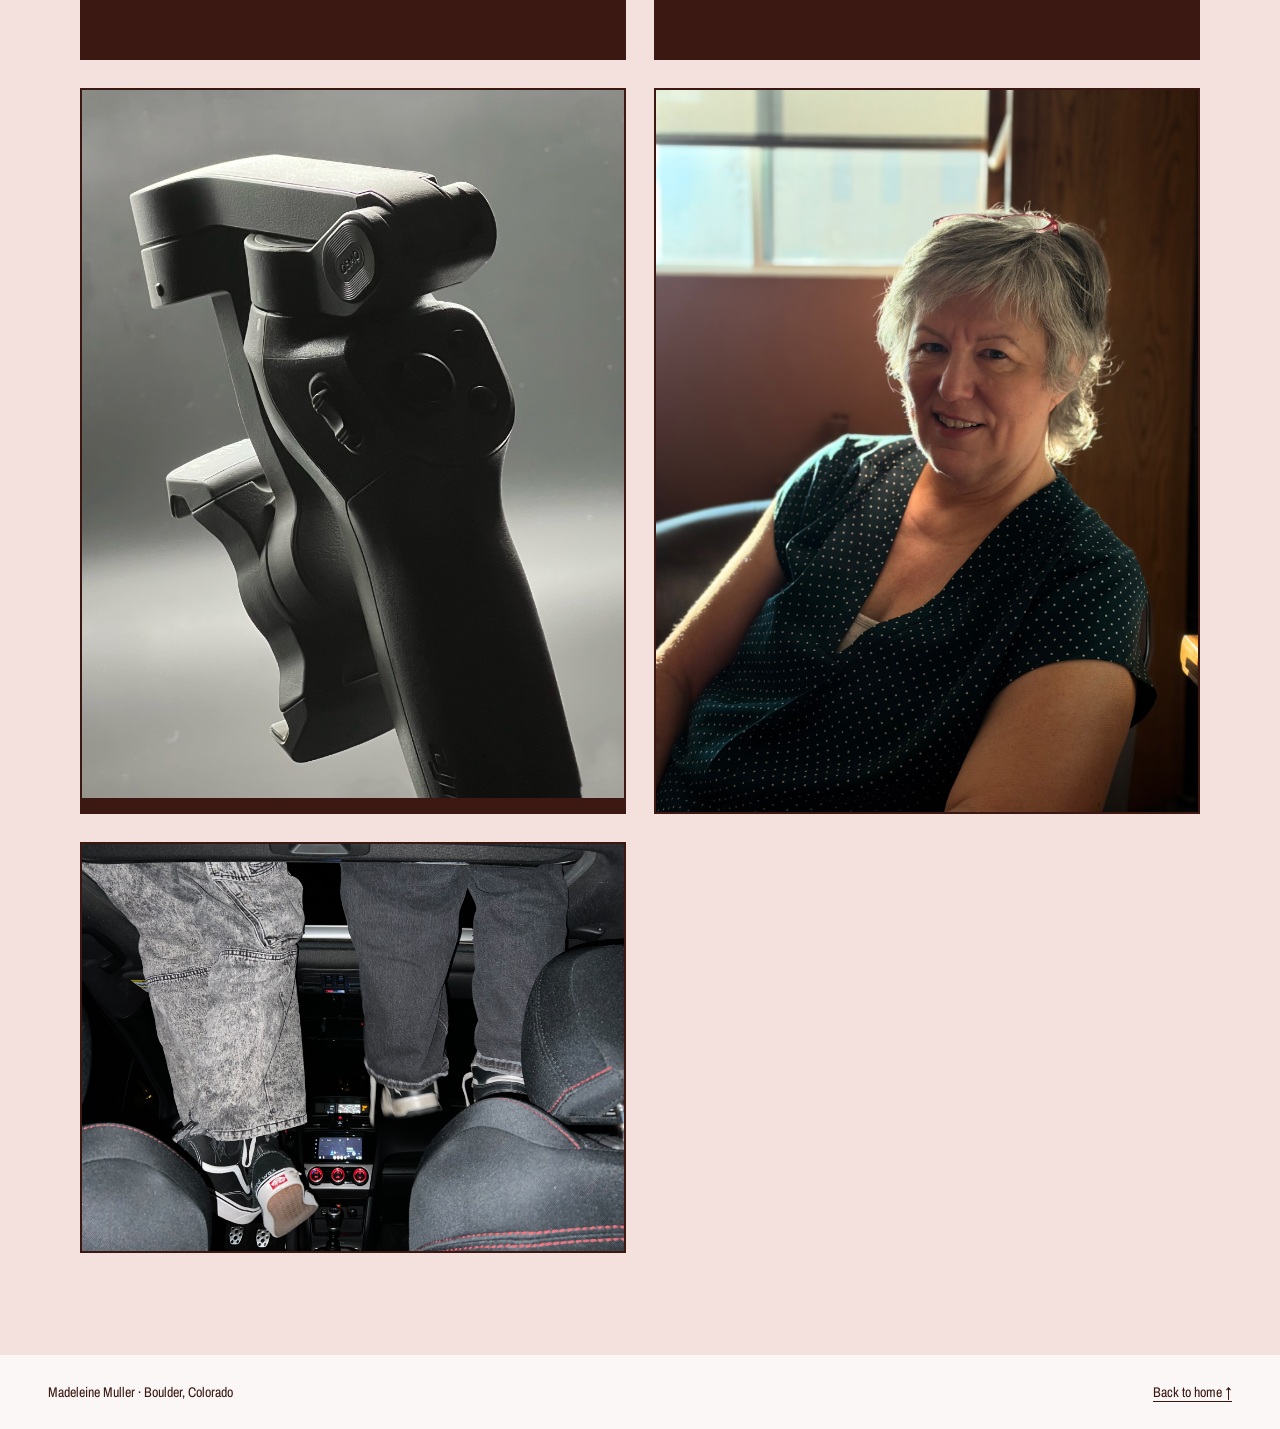
==== commit 8fb37036: "Use DJI Mini 5 Pro camera name in photography captions" ====
--- a/photography.html
+++ b/photography.html
@@ -64,7 +64,7 @@
     <dl class="photograph-capture">
 <div>
 <dt>Camera</dt>
-<dd>DJI FC9313</dd>
+<dd>DJI Mini 5 Pro</dd>
 </div>
 <div>
 <dt>Lens</dt>
@@ -209,7 +209,7 @@
     <dl class="photograph-capture">
 <div>
 <dt>Camera</dt>
-<dd>DJI FC9313</dd>
+<dd>DJI Mini 5 Pro</dd>
 </div>
 <div>
 <dt>Lens</dt>
@@ -306,7 +306,7 @@
     <dl class="photograph-capture">
 <div>
 <dt>Camera</dt>
-<dd>DJI FC9313</dd>
+<dd>DJI Mini 5 Pro</dd>
 </div>
 <div>
 <dt>Lens</dt>
@@ -354,7 +354,7 @@
     <dl class="photograph-capture">
 <div>
 <dt>Camera</dt>
-<dd>DJI FC9313</dd>
+<dd>DJI Mini 5 Pro</dd>
 </div>
 <div>
 <dt>Lens</dt>
@@ -402,7 +402,7 @@
     <dl class="photograph-capture">
 <div>
 <dt>Camera</dt>
-<dd>DJI FC9313</dd>
+<dd>DJI Mini 5 Pro</dd>
 </div>
 <div>
 <dt>Lens</dt>
